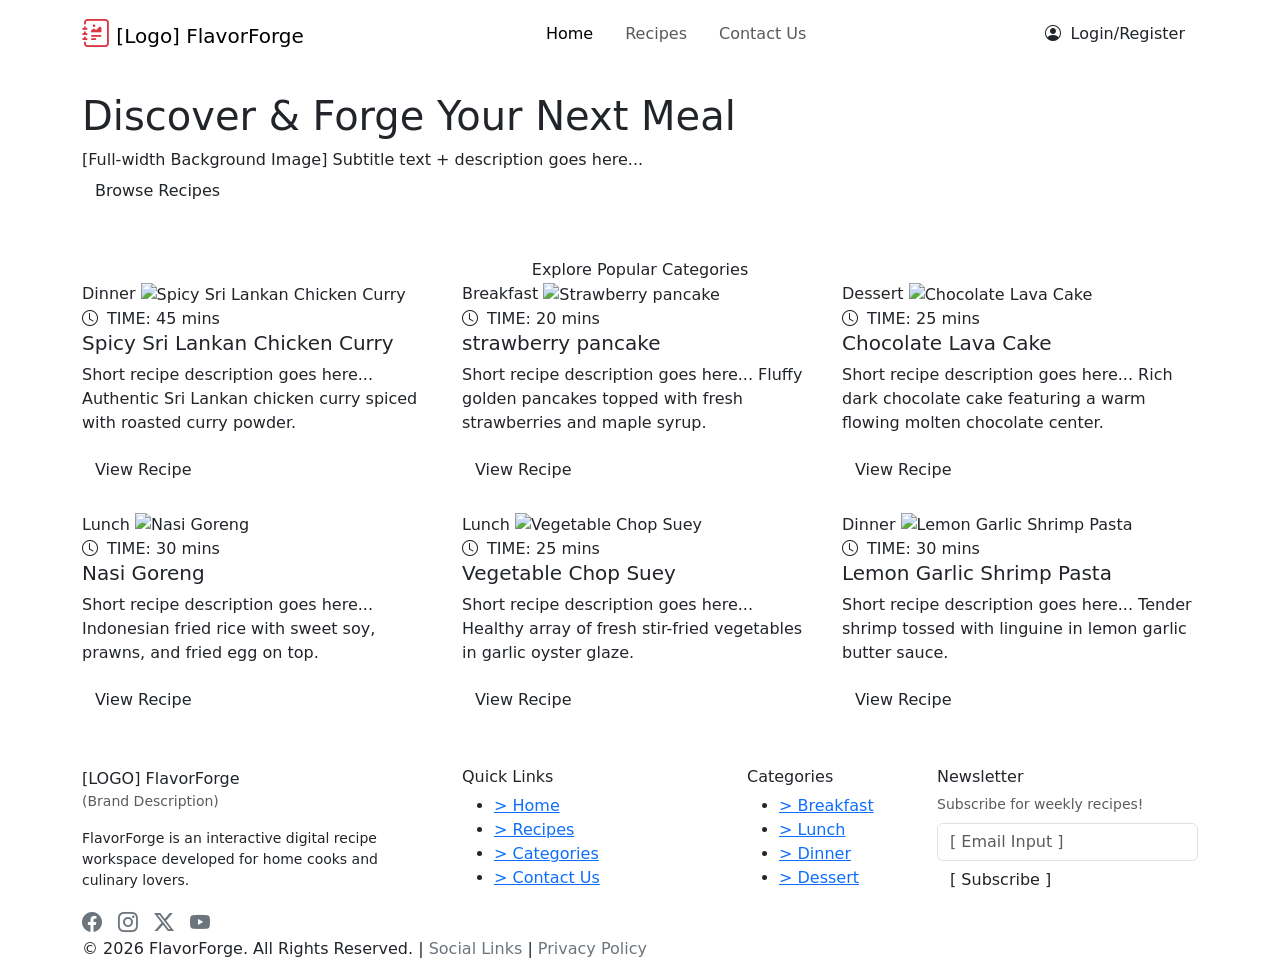
==== index.html @ a1507cd7 "test" ====
<!DOCTYPE html>
<html lang="en">
<head>
    <meta charset="UTF-8">
    <meta name="viewport" content="width=device-width, initial-scale=1.0">
    <title>FlavorForge - A Digital Recipe Book | Home</title>
    <meta name="description" content="FlavorForge is your modern digital recipe book. Discover, filter, and master delicious recipes from around the world.">
    <!-- Bootstrap 5 CSS CDN -->
    <link href="https://cdn.jsdelivr.net/npm/bootstrap@5.3.2/dist/css/bootstrap.min.css" rel="stylesheet">
    <!-- Bootstrap Icons -->
    <link rel="stylesheet" href="https://cdn.jsdelivr.net/npm/bootstrap-icons@1.11.1/font/bootstrap-icons.css">
    <!-- Google Fonts -->
    <link href="https://fonts.googleapis.com/css2?family=Poppins:wght@300;400;500;600;700;800&display=swap" rel="stylesheet">
    <!-- Custom CSS -->
    <link rel="stylesheet" href="css/style.css">
</head>
<body>

    <!-- Header & Navigation Bar -->
    <header>
        <nav class="navbar navbar-expand-lg navbar-custom">
            <div class="container">
                <a class="navbar-brand" href="index.html">
                    <i class="bi bi-journal-richtext text-danger fs-3"></i>
                    [Logo] <span>FlavorForge</span>
                </a>
                <button class="navbar-toggler" type="button" data-bs-toggle="collapse" data-bs-target="#navbarContent" aria-controls="navbarContent" aria-expanded="false" aria-label="Toggle navigation">
                    <span class="navbar-toggler-icon"></span>
                </button>
                
                <div class="collapse navbar-collapse" id="navbarContent">
                    <ul class="navbar-nav mx-auto mb-2 mb-lg-0 gap-3">
                        <li class="nav-item">
                            <a class="nav-link active" href="index.html">Home</a>
                        </li>
                        <li class="nav-item">
                            <a class="nav-link" href="recipes.html">Recipes</a>
                        </li>
                        <li class="nav-item">
                            <a class="nav-link" href="contact.html">Contact Us</a>
                        </li>
                    </ul>
                    <div class="d-flex gap-2">
                        <a href="auth/login.html" class="btn btn-auth">
                            <i class="bi bi-person-circle me-1"></i> Login/Register
                        </a>
                    </div>
                </div>
            </div>
        </nav>
    </header>

    <!-- Main Content Area -->
    <main class="container my-4">

        <!-- Hero Section - Bootstrap Carousel -->
        <section class="hero-section">
            <div id="heroCarousel" class="carousel slide carousel-fade" data-bs-ride="carousel" data-bs-interval="4000">
                <div class="carousel-indicators">
                    <button type="button" data-bs-target="#heroCarousel" data-bs-slide-to="0" class="active" aria-current="true" aria-label="Slide 1"></button>
                    <button type="button" data-bs-target="#heroCarousel" data-bs-slide-to="1" aria-label="Slide 2"></button>
                    <button type="button" data-bs-target="#heroCarousel" data-bs-slide-to="2" aria-label="Slide 3"></button>
                </div>
                <div class="carousel-inner">
                    <!-- Slide 1 -->
                    <div class="carousel-item active hero-carousel-item" style="background-image: url('https://images.unsplash.com/photo-1555396273-367ea4eb4db5?auto=format&fit=crop&w=1200&q=80');">
                        <div class="hero-overlay">
                            <div class="hero-card-content">
                                <h1>Discover & Forge Your Next Meal</h1>
                                <div class="hero-subtitle-box">
                                    [Full-width Background Image] Subtitle text + description goes here...
                                </div>
                                <div>
                                    <a href="recipes.html" class="btn btn-hero-action me-2">Browse Recipes</a>
                                </div>
                            </div>
                        </div>
                    </div>
                    <!-- Slide 2 -->
                    <div class="carousel-item hero-carousel-item" style="background-image: url('https://images.unsplash.com/photo-1498837167922-ddd27525d352?auto=format&fit=crop&w=1200&q=80');">
                        <div class="hero-overlay">
                            <div class="hero-card-content">
                                <h1>Master Culinary Arts At Home</h1>
                                <div class="hero-subtitle-box">
                                    Explore traditional Sri Lankan curries, Asian noodles & European desserts!
                                </div>
                                <div>
                                    <a href="recipes.html" class="btn btn-hero-action me-2">Explore Categories</a>
                                </div>
                            </div>
                        </div>
                    </div>
                    <!-- Slide 3 -->
                    <div class="carousel-item hero-carousel-item" style="background-image: url('https://images.unsplash.com/photo-1504674900247-0877df9cc836?auto=format&fit=crop&w=1200&q=80');">
                        <div class="hero-overlay">
                            <div class="hero-card-content">
                                <h1>Fresh Ingredients & Fast Recipes</h1>
                                <div class="hero-subtitle-box">
                                    Filter by cooking time, difficulty, and dietary choices effortlessly.
                                </div>
                                <div>
                                    <a href="recipes.html" class="btn btn-hero-action me-2">Quick Meals (&lt;15 min)</a>
                                </div>
                            </div>
                        </div>
                    </div>
                </div>
                <button class="carousel-control-prev" type="button" data-bs-target="#heroCarousel" data-bs-slide="prev">
                    <span class="carousel-control-prev-icon" aria-hidden="true"></span>
                    <span class="visually-hidden">Previous</span>
                </button>
                <button class="carousel-control-next" type="button" data-bs-target="#heroCarousel" data-bs-slide="next">
                    <span class="carousel-control-next-icon" aria-hidden="true"></span>
                    <span class="visually-hidden">Next</span>
                </button>
            </div>
        </section>

        <!-- Main Content - Recipe Grid Gallery -->
        <section class="my-5 text-center">
            <div class="section-title-box">
                Explore Popular Categories
            </div>

            <!-- Recipe Grid (3 Columns on Desktop, 2 on Tablet, 1 on Mobile) -->
            <div class="row g-4 text-start">
                
                <!-- Card 1: Spicy Sri Lankan Chicken Curry -->
                <div class="col-lg-4 col-md-6">
                    <div class="recipe-card">
                        <div class="recipe-img-container">
                            <span class="badge-category">Dinner</span>
                            <img src="/pictures/Chicken curry.png" alt="Spicy Sri Lankan Chicken Curry" class="recipe-img">
                        </div>
                        <div class="recipe-card-body">
                            <span class="badge-time"><i class="bi bi-clock me-1"></i> TIME: 45 mins</span>
                            <h5 class="recipe-title">Spicy Sri Lankan Chicken Curry</h5>
                            <p class="recipe-desc">Short recipe description goes here... Authentic Sri Lankan chicken curry spiced with roasted curry powder.</p>
                            <button class="btn btn-view-recipe mt-auto" onclick="openRecipeModal(1)">View Recipe</button>
                        </div>
                    </div>
                </div>

                <!-- Card 2: Strawberry Pancake -->
                <div class="col-lg-4 col-md-6">
                    <div class="recipe-card">
                        <div class="recipe-img-container">
                            <span class="badge-category">Breakfast</span>
                            <img src="/pictures/Strawberry pancake.png" alt="Strawberry pancake" class="recipe-img">
                        </div>
                        <div class="recipe-card-body">
                            <span class="badge-time"><i class="bi bi-clock me-1"></i> TIME: 20 mins</span>
                            <h5 class="recipe-title">strawberry pancake</h5>
                            <p class="recipe-desc">Short recipe description goes here... Fluffy golden pancakes topped with fresh strawberries and maple syrup.</p>
                            <button class="btn btn-view-recipe mt-auto" onclick="openRecipeModal(2)">View Recipe</button>
                        </div>
                    </div>
                </div>

                <!-- Card 3: Chocolate Lava Cake -->
                <div class="col-lg-4 col-md-6">
                    <div class="recipe-card">
                        <div class="recipe-img-container">
                            <span class="badge-category">Dessert</span>
                            <img src="/pictures/Chocolate lava cake .png" alt="Chocolate Lava Cake" class="recipe-img">
                        </div>
                        <div class="recipe-card-body">
                            <span class="badge-time"><i class="bi bi-clock me-1"></i> TIME: 25 mins</span>
                            <h5 class="recipe-title">Chocolate Lava Cake</h5>
                            <p class="recipe-desc">Short recipe description goes here... Rich dark chocolate cake featuring a warm flowing molten chocolate center.</p>
                            <button class="btn btn-view-recipe mt-auto" onclick="openRecipeModal(3)">View Recipe</button>
                        </div>
                    </div>
                </div>

                <!-- Card 4: Nasi Goreng -->
                <div class="col-lg-4 col-md-6">
                    <div class="recipe-card">
                        <div class="recipe-img-container">
                            <span class="badge-category">Lunch</span>
                            <img src="/pictures/Nasi goreng.png" alt="Nasi Goreng" class="recipe-img">
                        </div>
                        <div class="recipe-card-body">
                            <span class="badge-time"><i class="bi bi-clock me-1"></i> TIME: 30 mins</span>
                            <h5 class="recipe-title">Nasi Goreng</h5>
                            <p class="recipe-desc">Short recipe description goes here... Indonesian fried rice with sweet soy, prawns, and fried egg on top.</p>
                            <button class="btn btn-view-recipe mt-auto" onclick="openRecipeModal(4)">View Recipe</button>
                        </div>
                    </div>
                </div>

                <!-- Card 5: Vegetable Chop Suey -->
                <div class="col-lg-4 col-md-6">
                    <div class="recipe-card">
                        <div class="recipe-img-container">
                            <span class="badge-category">Lunch</span>
                            <img src="/pictures/Vegetable Chop Suey.png" alt="Vegetable Chop Suey" class="recipe-img">
                        </div>
                        <div class="recipe-card-body">
                            <span class="badge-time"><i class="bi bi-clock me-1"></i> TIME: 25 mins</span>
                            <h5 class="recipe-title">Vegetable Chop Suey</h5>
                            <p class="recipe-desc">Short recipe description goes here... Healthy array of fresh stir-fried vegetables in garlic oyster glaze.</p>
                            <button class="btn btn-view-recipe mt-auto" onclick="openRecipeModal(5)">View Recipe</button>
                        </div>
                    </div>
                </div>

                <!-- Card 6: Lemon Garlic Shrimp Pasta -->
                <div class="col-lg-4 col-md-6">
                    <div class="recipe-card">
                        <div class="recipe-img-container">
                            <span class="badge-category">Dinner</span>
                            <img src="/pictures/Lemon Garlic Shrimp Pasta.png" alt="Lemon Garlic Shrimp Pasta" class="recipe-img">
                        </div>
                        <div class="recipe-card-body">
                            <span class="badge-time"><i class="bi bi-clock me-1"></i> TIME: 30 mins</span>
                            <h5 class="recipe-title">Lemon Garlic Shrimp Pasta</h5>
                            <p class="recipe-desc">Short recipe description goes here... Tender shrimp tossed with linguine in lemon garlic butter sauce.</p>
                            <button class="btn btn-view-recipe mt-auto" onclick="openRecipeModal(6)">View Recipe</button>
                        </div>
                    </div>
                </div>

            </div>
        </section>

    </main>

    <!-- Footer Component -->
    <footer class="footer-custom">
        <div class="container">
            <div class="row g-4">
                <!-- Col 1: Brand Info -->
                <div class="col-lg-4 col-md-6">
                    <div class="footer-brand">[LOGO] FlavorForge</div>
                    <p class="text-muted small mb-3">(Brand Description)</p>
                    <p class="small">FlavorForge is an interactive digital recipe workspace developed for home cooks and culinary lovers.</p>
                    <div class="d-flex gap-3 fs-5 mt-3 text-secondary">
                        <a href="#" class="text-secondary"><i class="bi bi-facebook"></i></a>
                        <a href="#" class="text-secondary"><i class="bi bi-instagram"></i></a>
                        <a href="#" class="text-secondary"><i class="bi bi-twitter-x"></i></a>
                        <a href="#" class="text-secondary"><i class="bi bi-youtube"></i></a>
                    </div>
                </div>

                <!-- Col 2: Quick Links -->
                <div class="col-lg-3 col-md-6">
                    <h6 class="footer-title">Quick Links</h6>
                    <ul class="footer-links">
                        <li><a href="index.html">&gt; Home</a></li>
                        <li><a href="recipes.html">&gt; Recipes</a></li>
                        <li><a href="recipes.html">&gt; Categories</a></li>
                        <li><a href="contact.html">&gt; Contact Us</a></li>
                    </ul>
                </div>

                <!-- Col 3: Categories -->
                <div class="col-lg-2 col-md-6">
                    <h6 class="footer-title">Categories</h6>
                    <ul class="footer-links">
                        <li><a href="recipes.html">&gt; Breakfast</a></li>
                        <li><a href="recipes.html">&gt; Lunch</a></li>
                        <li><a href="recipes.html">&gt; Dinner</a></li>
                        <li><a href="recipes.html">&gt; Dessert</a></li>
                    </ul>
                </div>

                <!-- Col 4: Newsletter -->
                <div class="col-lg-3 col-md-6">
                    <h6 class="footer-title">Newsletter</h6>
                    <p class="small text-muted mb-2">Subscribe for weekly recipes!</p>
                    <form id="newsletter-form">
                        <input type="email" id="newsletter-email" class="form-control newsletter-input" placeholder="[ Email Input ]" required>
                        <button type="submit" id="newsletter-submit" class="btn btn-subscribe">[ Subscribe ]</button>
                    </form>
                </div>
            </div>

            <!-- Footer Bottom -->
            <div class="footer-bottom">
                &copy; 2026 FlavorForge. All Rights Reserved. | <a href="#" class="text-secondary text-decoration-none">Social Links</a> | <a href="#" class="text-secondary text-decoration-none">Privacy Policy</a>
            </div>
        </div>
    </footer>

    <!-- Recipe Detail Interactive Modal -->
    <div class="modal fade" id="recipeModal" tabindex="-1" aria-labelledby="recipeModalLabel" aria-hidden="true">
        <div class="modal-dialog modal-dialog-centered modal-lg">
            <div class="modal-content">
                <div class="modal-header modal-header-custom">
                    <h5 class="modal-title modal-recipe-title" id="recipeModalLabel">Recipe Details</h5>
                    <button type="button" class="btn-close" data-bs-dismiss="modal" aria-label="Close"></button>
                </div>
                <div class="modal-body p-4">
                    <div class="row g-4">
                        <div class="col-md-5">
                            <img id="modalRecipeImage" src="" alt="Recipe" class="img-fluid rounded-3 shadow-sm mb-3 w-100 style-img">
                            <div class="p-3 bg-light rounded-3 border">
                                <div class="mb-2"><strong>Category:</strong> <span id="modalRecipeCategory" class="badge bg-secondary"></span></div>
                                <div class="mb-2"><strong>Prep & Cook Time:</strong> <span id="modalRecipeTime" class="text-danger fw-bold"></span></div>
                                <div><strong>Difficulty:</strong> <span id="modalRecipeDifficulty" class="badge bg-info text-dark"></span></div>
                            </div>
                        </div>
                        <div class="col-md-7">
                            <h6 class="fw-bold border-bottom pb-2 text-danger"><i class="bi bi-basket me-2"></i>Ingredients</h6>
                            <ul id="modalRecipeIngredients" class="list-unstyled mb-4">
                                <!-- Dynamic List -->
                            </ul>
                            
                            <h6 class="fw-bold border-bottom pb-2 text-danger"><i class="bi bi-list-ol me-2"></i>Cooking Instructions</h6>
                            <div id="modalRecipeInstructions">
                                <!-- Dynamic Steps -->
                            </div>
                        </div>
                    </div>
                </div>
                <div class="modal-footer">
                    <button type="button" class="btn btn-secondary" data-bs-dismiss="modal">Close</button>
                    <a href="contact.html" class="btn btn-danger">Ask Chef Questions</a>
                </div>
            </div>
        </div>
    </div>

    <!-- Bootstrap 5 JS Bundle -->
    <script src="https://cdn.jsdelivr.net/npm/bootstrap@5.3.2/dist/js/bootstrap.bundle.min.js"></script>
    <!-- Custom JS -->
    <script src="js/main.js"></script>
</body>
</html>
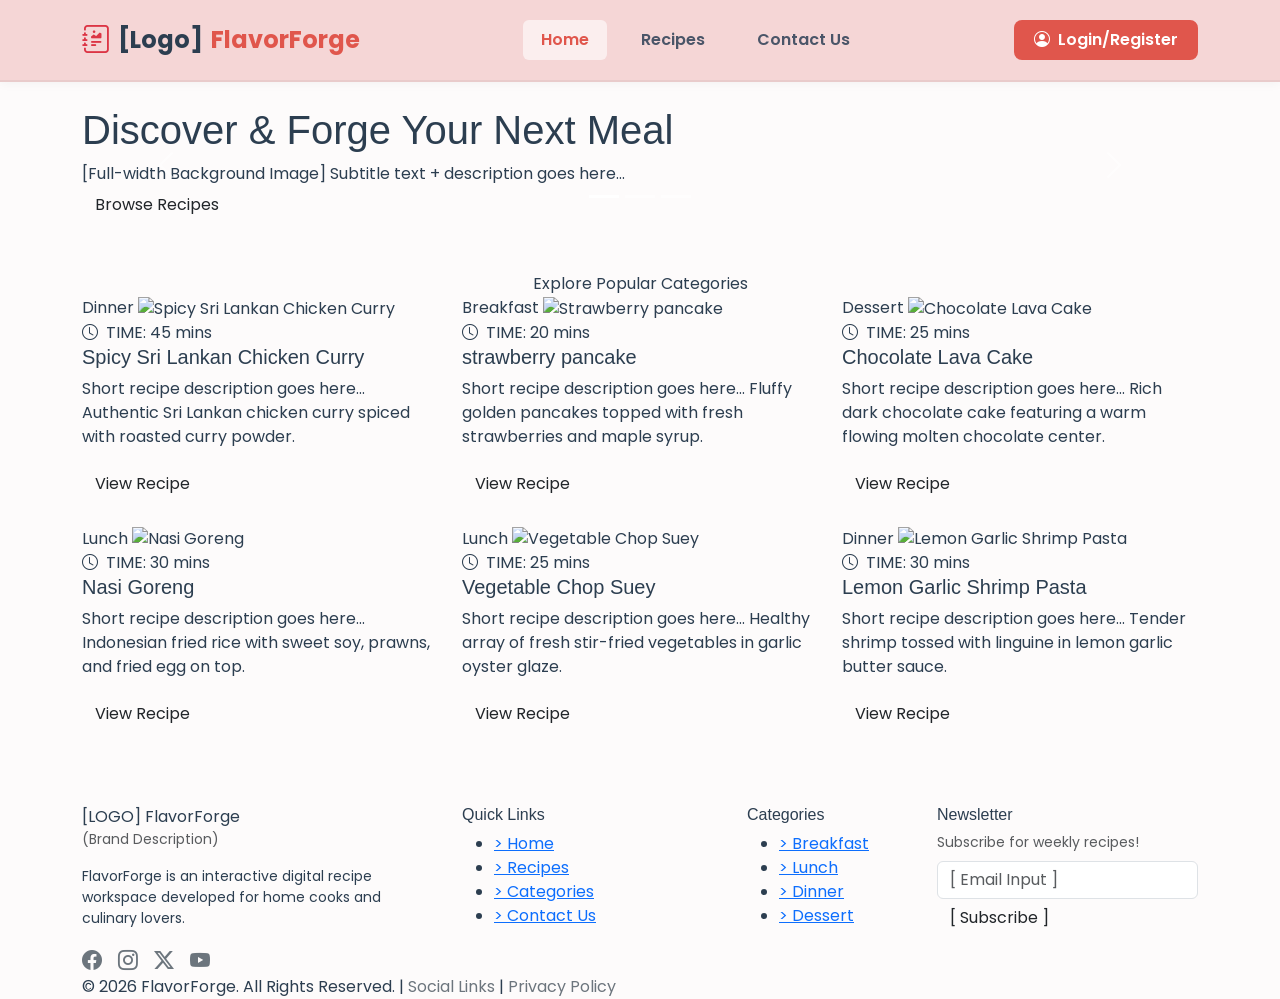
==== commit e56ca14d: "hjkhkhkh" ====
--- a/index.html
+++ b/index.html
@@ -14,7 +14,7 @@
     <!-- Custom CSS -->
     <link rel="stylesheet" href="css/style.css">
 </head>
-<body>
+<body> 
 
     <!-- Header & Navigation Bar -->
     <header>
@@ -322,9 +322,8 @@
         </div>
     </div>
 
-    <!-- Bootstrap 5 JS Bundle -->
     <script src="https://cdn.jsdelivr.net/npm/bootstrap@5.3.2/dist/js/bootstrap.bundle.min.js"></script>
     <!-- Custom JS -->
-    <script src="js/main.js"></script>
+    <script src="js/main.js"></script> 
 </body>
 </html>
--- a/css/style.css
+++ b/css/style.css
@@ -0,0 +1,83 @@
+
+:root {
+    --primary-color: #e0564c;
+    --primary-hover: #c0392b;
+    --secondary-color: #2c3e50;
+    --accent-color: #f39c12;
+    --nav-bg: #f5d6d6;
+    --footer-bg: #1b1c31;
+    --card-bg: #ffffff;
+    --bg-light: #f8f9fa;
+    --text-dark: #2c3e50;
+    --text-muted: #6c757d;
+    --border-radius: 12px;
+    --shadow-sm: 0 4px 12px rgba(0, 0, 0, 0.05);
+    --shadow-md: 0 8px 24px rgba(0, 0, 0, 0.1);
+    --transition-fast: all 0.25s ease-in-out;
+}
+
+body {
+    font-family: 'Poppins', 'Segoe UI', Tahoma, Geneva, Verdana, sans-serif;
+    background-color: #fdfbfb;
+    color: var(--text-dark);
+    display: flex;
+    flex-direction: column;
+    min-height: 100vh;
+}
+
+main {
+    flex: 1;
+}
+
+/* --------------------------------------------------------------------------
+   Top Header & Navigation Bar
+   -------------------------------------------------------------------------- */
+.navbar-custom {
+    background-color: var(--nav-bg) !important;
+    padding: 14px 0;
+    border-bottom: 2px solid rgba(0, 0, 0, 0.05);
+    box-shadow: 0 2px 10px rgba(0, 0, 0, 0.04);
+}
+
+.navbar-brand {
+    font-weight: 700;
+    font-size: 1.5rem;
+    color: #2c3e50 !important;
+    display: flex;
+    align-items: center;
+    gap: 8px;
+}
+
+.navbar-brand span {
+    color: var(--primary-color);
+}
+
+.nav-link {
+    font-weight: 600;
+    color: #4a5568 !important;
+    padding: 8px 18px !important;
+    border-radius: 6px;
+    transition: var(--transition-fast);
+}
+
+.nav-link:hover, 
+.nav-link.active {
+    color: var(--primary-color) !important;
+    background-color: rgba(255, 255, 255, 0.6);
+}
+
+.btn-auth {
+    background-color: var(--primary-color);
+    color: #ffffff !important;
+    font-weight: 600;
+    padding: 8px 20px;
+    border-radius: 8px;
+    border: none;
+    transition: var(--transition-fast);
+}
+
+.btn-auth:hover {
+    background-color: var(--primary-hover);
+    transform: translateY(-2px);
+    box-shadow: 0 4px 12px rgba(224, 86, 76, 0.3);
+}
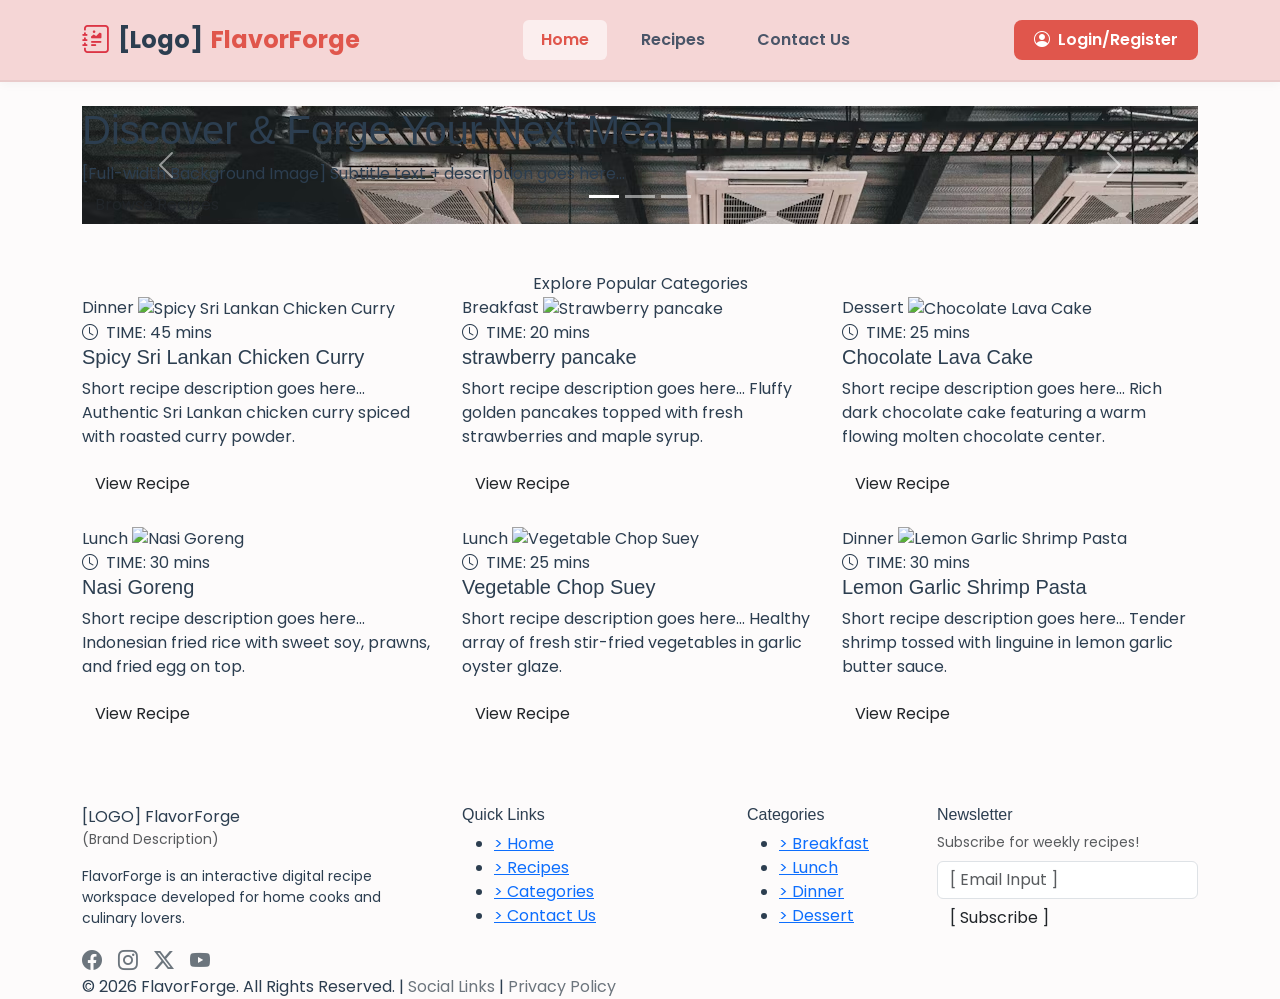
==== commit fd0c278b: "create files" ====
--- a/index.html
+++ b/index.html
@@ -63,7 +63,7 @@
                 </div>
                 <div class="carousel-inner">
                     <!-- Slide 1 -->
-                    <div class="carousel-item active hero-carousel-item" style="background-image: url('https://images.unsplash.com/photo-1555396273-367ea4eb4db5?auto=format&fit=crop&w=1200&q=80');">
+                    <div class="carousel-item active hero-carousel-item" style="background-image: url('/pictures/photo-1555396273-367ea4eb4db5.avif');">
                         <div class="hero-overlay">
                             <div class="hero-card-content">
                                 <h1>Discover & Forge Your Next Meal</h1>
@@ -77,7 +77,7 @@
                         </div>
                     </div>
                     <!-- Slide 2 -->
-                    <div class="carousel-item hero-carousel-item" style="background-image: url('https://images.unsplash.com/photo-1498837167922-ddd27525d352?auto=format&fit=crop&w=1200&q=80');">
+                    <div class="carousel-item hero-carousel-item" style="background-image: url('/pictures/photo-1498837167922-ddd27525d352.avif');">
                         <div class="hero-overlay">
                             <div class="hero-card-content">
                                 <h1>Master Culinary Arts At Home</h1>
@@ -91,7 +91,7 @@
                         </div>
                     </div>
                     <!-- Slide 3 -->
-                    <div class="carousel-item hero-carousel-item" style="background-image: url('https://images.unsplash.com/photo-1504674900247-0877df9cc836?auto=format&fit=crop&w=1200&q=80');">
+                    <div class="carousel-item hero-carousel-item" style="background-image: url('/pictures/photo-1504674900247-0877df9cc836.avif');">
                         <div class="hero-overlay">
                             <div class="hero-card-content">
                                 <h1>Fresh Ingredients & Fast Recipes</h1>
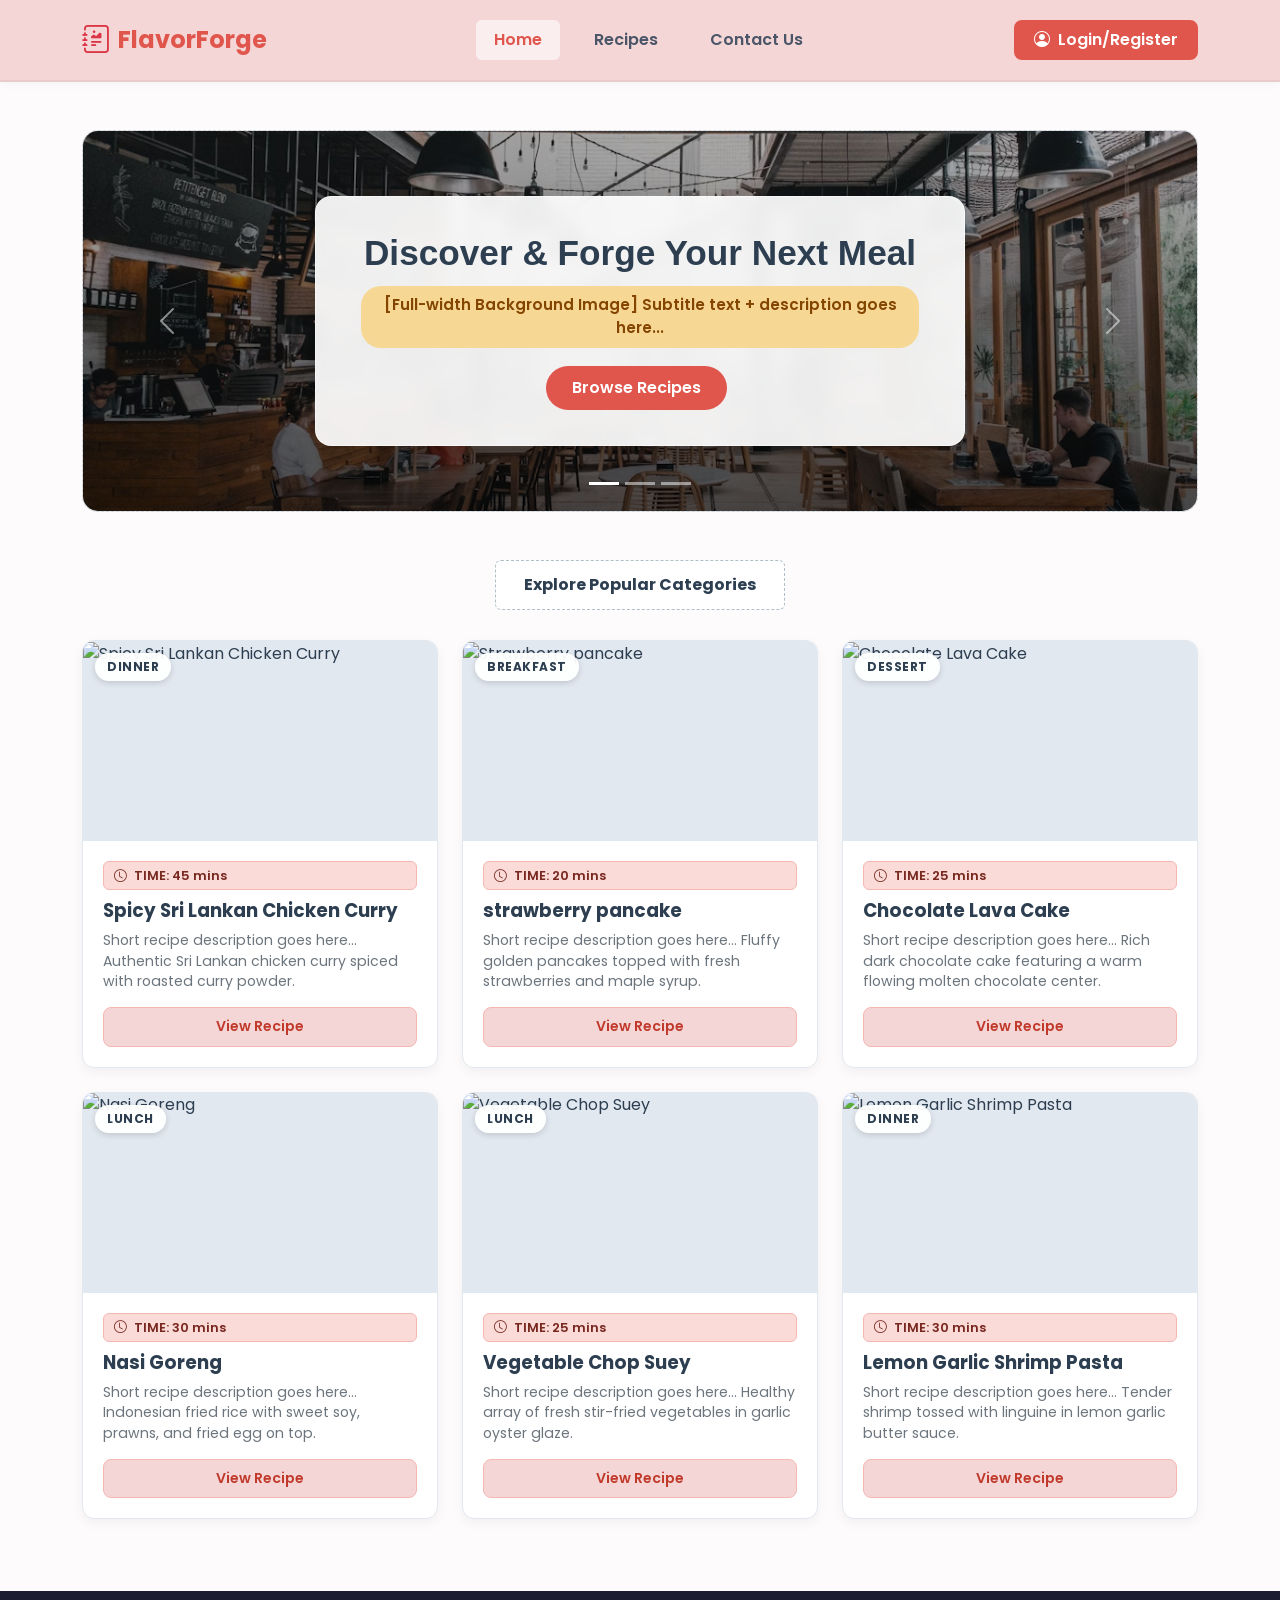
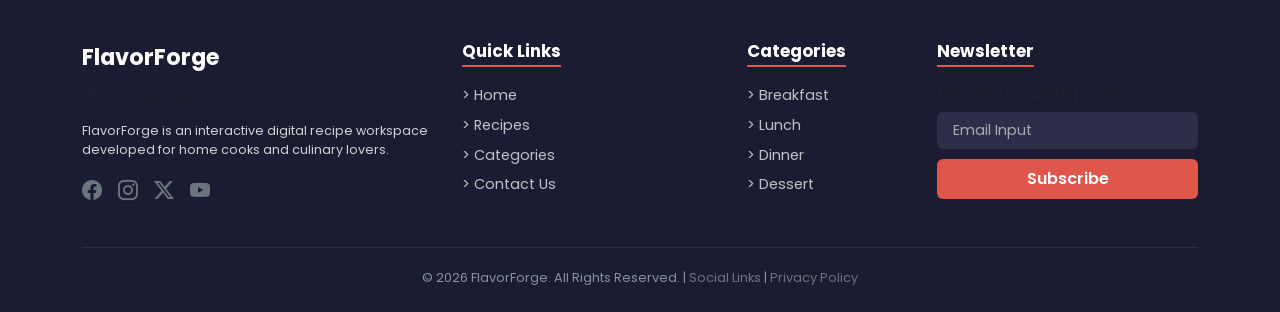
==== commit 00cf4a77: "updated" ====
--- a/index.html
+++ b/index.html
@@ -22,7 +22,7 @@
             <div class="container">
                 <a class="navbar-brand" href="index.html">
                     <i class="bi bi-journal-richtext text-danger fs-3"></i>
-                    [Logo] <span>FlavorForge</span>
+                     <span>FlavorForge</span>
                 </a>
                 <button class="navbar-toggler" type="button" data-bs-toggle="collapse" data-bs-target="#navbarContent" aria-controls="navbarContent" aria-expanded="false" aria-label="Toggle navigation">
                     <span class="navbar-toggler-icon"></span>
@@ -41,7 +41,7 @@
                         </li>
                     </ul>
                     <div class="d-flex gap-2">
-                        <a href="auth/login.html" class="btn btn-auth">
+                        <a href="login.html" class="btn btn-auth">
                             <i class="bi bi-person-circle me-1"></i> Login/Register
                         </a>
                     </div>
@@ -232,7 +232,7 @@
             <div class="row g-4">
                 <!-- Col 1: Brand Info -->
                 <div class="col-lg-4 col-md-6">
-                    <div class="footer-brand">[LOGO] FlavorForge</div>
+                    <div class="footer-brand"> FlavorForge</div>
                     <p class="text-muted small mb-3">(Brand Description)</p>
                     <p class="small">FlavorForge is an interactive digital recipe workspace developed for home cooks and culinary lovers.</p>
                     <div class="d-flex gap-3 fs-5 mt-3 text-secondary">
@@ -270,8 +270,8 @@
                     <h6 class="footer-title">Newsletter</h6>
                     <p class="small text-muted mb-2">Subscribe for weekly recipes!</p>
                     <form id="newsletter-form">
-                        <input type="email" id="newsletter-email" class="form-control newsletter-input" placeholder="[ Email Input ]" required>
-                        <button type="submit" id="newsletter-submit" class="btn btn-subscribe">[ Subscribe ]</button>
+                        <input type="email" id="newsletter-email" class="form-control newsletter-input" placeholder=" Email Input " required>
+                        <button type="submit" id="newsletter-submit" class="btn btn-subscribe"> Subscribe </button>
                     </form>
                 </div>
             </div>
--- a/css/style.css
+++ b/css/style.css
@@ -29,9 +29,7 @@
     flex: 1;
 }
 
-/* --------------------------------------------------------------------------
-   Top Header & Navigation Bar
-   -------------------------------------------------------------------------- */
+/* Top Header & Navigation Bar */
 .navbar-custom {
     background-color: var(--nav-bg) !important;
     padding: 14px 0;
@@ -80,4 +78,536 @@
     background-color: var(--primary-hover);
     transform: translateY(-2px);
     box-shadow: 0 4px 12px rgba(224, 86, 76, 0.3);
-}+}
+/* Hero Section & Carousel */
+
+.hero-section {
+    background-color: #e9ecef;
+    border-radius: 16px;
+    overflow: hidden;
+    margin-top: 24px;
+    margin-bottom: 40px;
+    border: 1px dashed #ced4da;
+}
+
+.hero-carousel-item {
+    height: 380px;
+    background-size: cover;
+    background-position: center;
+    position: relative;
+}
+
+.hero-overlay {
+    position: absolute;
+    inset: 0;
+    background: linear-gradient(180deg, rgba(0, 0, 0, 0.3) 0%, rgba(0, 0, 0, 0.7) 100%);
+    display: flex;
+    align-items: center;
+    justify-content: center;
+    text-align: center;
+    color: #ffffff;
+    padding: 30px;
+}
+
+.hero-card-content {
+    background: rgba(255, 255, 255, 0.92);
+    backdrop-filter: blur(8px);
+    padding: 35px 45px;
+    border-radius: 16px;
+    max-width: 650px;
+    color: var(--text-dark); 
+    box-shadow: 0 10px 30px rgba(0, 0, 0, 0.2);
+    border: 1px solid rgba(255, 255, 255, 0.5);
+}
+
+.hero-card-content h1 {
+    font-weight: 800;
+    font-size: 2.2rem;
+    margin-bottom: 12px;
+}
+
+.hero-subtitle-box {
+    background-color: #f7d794;
+    color: #844500;
+    padding: 8px 16px;
+    border-radius: 20px;
+    font-size: 0.95rem;
+    font-weight: 600;
+    display: inline-block;
+    margin-bottom: 18px;
+}
+
+.btn-hero-action {
+    background-color: var(--primary-color);
+    color: #fff;
+    font-weight: 600;
+    padding: 10px 26px;
+    border-radius: 25px;
+    border: none;
+    transition: var(--transition-fast);
+}
+
+.btn-hero-action:hover {
+    background-color: var(--primary-hover);
+    color: #fff;
+    transform: scale(1.05);
+}
+
+/*Section Headers*/
+
+.section-title-box {
+    border: 1.5px dashed #b0bec5;
+    padding: 12px 28px;
+    display: inline-block;
+    border-radius: 6px;
+    background-color: #ffffff; 
+    font-weight: 700;
+    color: var(--text-dark);
+    margin-bottom: 30px;  
+}
+
+/*Recipe Cards & Grid */
+
+.recipe-card {
+    border: 1px solid #e2e8f0;
+    border-radius: var(--border-radius);
+    background-color: #ffffff;
+    overflow: hidden;
+    transition: var(--transition-fast);
+    box-shadow: var(--shadow-sm);
+    height: 100%;
+    display: flex;
+    flex-direction: column;
+}
+
+.recipe-card:hover {
+    transform: translateY(-5px);
+    box-shadow: var(--shadow-md);
+}
+
+.recipe-img-container {
+    position: relative;
+    height: 200px;
+    background-color: #e2e8f0;
+    overflow: hidden;
+}
+
+.recipe-img {
+    width: 100%;
+    height: 100%;
+    object-fit: cover;
+    transition: transform 0.4s ease;
+}
+
+.recipe-card:hover .recipe-img {
+    transform: scale(1.08);
+}
+
+.badge-category {
+    position: absolute;
+    top: 12px;
+    left: 12px;
+    background: rgba(255, 255, 255, 0.95);
+    color: var(--secondary-color);
+    font-size: 0.75rem;
+    font-weight: 700;
+    padding: 5px 12px;
+    border-radius: 20px;
+    text-transform: uppercase;
+    letter-spacing: 0.5px;
+    box-shadow: 0 2px 6px rgba(0,0,0,0.15);
+}
+
+.badge-time {
+    background-color: #fadbd8;
+    color: #78281f;
+    border: 1px solid #f5b7b1;
+    font-size: 0.8rem;
+    font-weight: 600;
+    padding: 4px 10px;
+    border-radius: 6px;
+    display: inline-block;
+    margin-bottom: 10px;
+}
+
+.recipe-card-body {
+    padding: 20px;
+    display: flex;
+    flex-direction: column;
+    flex-grow: 1;
+}
+
+.recipe-title {
+    font-size: 1.15rem;
+    font-weight: 700;
+    margin-bottom: 8px;
+    color: var(--text-dark);
+}
+
+.recipe-desc {
+    font-size: 0.88rem;
+    color: var(--text-muted);
+    margin-bottom: 16px;
+    line-height: 1.45;
+    flex-grow: 1;
+}
+
+.btn-view-recipe {
+    background-color: var(--nav-bg);
+    color: var(--primary-hover);
+    border: 1px solid #f5b7b1;
+    font-weight: 600;
+    font-size: 0.88rem;
+    border-radius: 8px;
+    padding: 8px 16px;
+    width: 100%;
+    transition: var(--transition-fast);
+} 
+
+.btn-view-recipe:hover {
+    background-color: var(--primary-color);
+    color: #ffffff;
+}
+/*Recipe Dashboard Sidebar Filters */
+
+.filter-sidebar {
+    background-color: #f7f9fa;
+    border: 1px solid #e3e8ec;
+    border-radius: var(--border-radius);
+    padding: 22px;
+    box-shadow: var(--shadow-sm);
+}
+.filter-header-badge {
+    background-color: #e2e8f0;
+    color: #4a5568;
+    font-weight: 700;
+    text-align: center;
+    padding: 8px;
+    border-radius: 6px;
+    font-size: 0.9rem;
+    margin-bottom: 16px;
+    border: 1px solid #cbd5e0;
+}
+
+.search-input-custom {
+    border-radius: 8px;
+    border: 1px solid #cbd5e0;
+    padding: 10px 14px;
+    font-size: 0.9rem;
+}
+
+.search-input-custom:focus {
+    border-color: var(--primary-color);
+    box-shadow: 0 0 0 3px rgba(224, 86, 76, 0.15);
+}
+
+.quick-filter-btn {
+    border: 1px solid var(--primary-color);
+    background-color: #fff;
+    color: var(--primary-color);
+    font-size: 0.78rem;
+    font-weight: 700;
+    padding: 4px 8px;
+    border-radius: 6px;
+    transition: var(--transition-fast);
+    margin-right: 4px;
+    margin-bottom: 6px;
+}
+
+.quick-filter-btn:hover, 
+.quick-filter-btn.active {
+    background-color: var(--primary-color);
+    color: #ffffff;
+}
+
+.tag-pill {
+    display: inline-block;
+    font-size: 0.78rem;
+    color: var(--primary-color);
+    font-weight: 600;
+    margin-right: 6px;
+    margin-bottom: 6px;
+    cursor: pointer;
+    transition: var(--transition-fast);
+}
+
+.tag-pill:hover {
+    text-decoration: underline;
+    color: var(--primary-hover);
+}
+
+.btn-reset-filters {
+    background-color: #d4ac0d;
+    color: #424949;
+    font-weight: 700;
+    border: none;
+    border-radius: 8px;
+    padding: 10px;
+    width: 100%;
+    transition: var(--transition-fast);
+}
+
+.btn-reset-filters:hover {
+    background-color: #b7950b;
+    color: #ffffff;
+}
+/* Contact Page Styling */
+
+.contact-info-card {
+    background-color: #eef2f5;
+    border-radius: var(--border-radius);
+    padding: 30px;
+    height: 100%;
+    border: 1px solid #d5dbdb;
+}
+
+.contact-icon-circle {
+    width: 50px;
+    height: 50px;
+    background-color: #aed6f1;
+    border-radius: 50%;
+    display: flex;
+    align-items: center;
+    justify-content: center;
+    font-size: 1.3rem;
+    color: #1b4f72;
+    flex-shrink: 0;
+}
+
+.contact-form-card {
+    background-color: #eef2f5;
+    border-radius: var(--border-radius);
+    padding: 0;
+    border: 1px solid #d5dbdb;
+    overflow: hidden;
+}
+
+.contact-form-header {
+    background-color: #1b1c31;
+    color: #ffffff;
+    text-align: center;
+    padding: 18px;
+    font-weight: 700;
+    font-size: 1.3rem;
+}
+
+.contact-form-body {
+    padding: 30px;
+}
+
+.urgent-notice-box {
+    border: 1px solid #ec7063;
+    background-color: #fadbd8;
+    color: #78281f;
+    border-radius: 8px;
+    padding: 16px;
+    font-size: 0.85rem;
+    text-align: center;
+    margin-top: 25px;
+}
+
+/* Dynamic error message container required by course guide */
+#error-message {
+    display: none;
+    background-color: #f8d7da;
+    color: #721c24;
+    border: 1px solid #f5c6cb;
+    border-radius: 8px;
+    padding: 12px 16px;
+    margin-bottom: 20px;
+    font-size: 0.9rem;
+    font-weight: 600;
+}
+
+/*Contact Page Styling*/
+.contact-info-card {
+    background-color: #eef2f5;
+    border-radius: var(--border-radius);
+    padding: 30px;
+    height: 100%;
+    border: 1px solid #d5dbdb;
+}
+
+.contact-icon-circle {
+    width: 50px;
+    height: 50px;
+    background-color: #aed6f1;
+    border-radius: 50%;
+    display: flex;
+    align-items: center;
+    justify-content: center;
+    font-size: 1.3rem;
+    color: #1b4f72;
+    flex-shrink: 0;
+}
+
+.contact-form-card {
+    background-color: #eef2f5;
+    border-radius: var(--border-radius);
+    padding: 0;
+    border: 1px solid #d5dbdb;
+    overflow: hidden;
+}
+
+.contact-form-header {
+    background-color: #1b1c31;
+    color: #ffffff;
+    text-align: center;
+    padding: 18px;
+    font-weight: 700;
+    font-size: 1.3rem;
+}
+
+.contact-form-body {
+    padding: 30px;
+}
+
+.urgent-notice-box {
+    border: 1px solid #ec7063;
+    background-color: #fadbd8;
+    color: #78281f;
+    border-radius: 8px;
+    padding: 16px;
+    font-size: 0.85rem;
+    text-align: center;
+    margin-top: 25px;
+}
+
+/* Dynamic error message container required by course guide */
+#error-message {
+    display: none;
+    background-color: #f8d7da;
+    color: #721c24;
+    border: 1px solid #f5c6cb;
+    border-radius: 8px;
+    padding: 12px 16px;
+    margin-bottom: 20px;
+    font-size: 0.9rem;
+    font-weight: 600;
+}
+
+ /*Footer Component  */
+
+.footer-custom {
+    background-color: var(--footer-bg);
+    color: #d0d3d4;
+    padding-top: 50px;
+    padding-bottom: 25px;
+    margin-top: auto;
+    font-size: 0.9rem;
+}
+
+.footer-brand {
+    font-size: 1.4rem;
+    font-weight: 700;
+    color: #ffffff;
+    margin-bottom: 12px;
+}
+
+.footer-title {
+    font-size: 1.05rem;
+    font-weight: 700;
+    color: #ffffff;
+    margin-bottom: 18px;
+    border-bottom: 2px solid var(--primary-color);
+    display: inline-block;
+    padding-bottom: 4px;
+}
+
+.footer-links {
+    list-style: none;
+    padding-left: 0;
+}
+
+.footer-links li {
+    margin-bottom: 8px;
+}
+
+.footer-links a {
+    color: #bdc3c7;
+    text-decoration: none;
+    transition: var(--transition-fast);
+}
+
+.footer-links a:hover {
+    color: var(--primary-color);
+    padding-left: 4px;
+}
+
+.newsletter-input {
+    border-radius: 6px;
+    border: none;
+    padding: 8px 12px;
+    font-size: 0.88rem;
+    margin-bottom: 10px;
+    background-color: #2c2e4a;
+    color: #ffffff;
+}
+
+.newsletter-input::placeholder {
+    color: #a6acaf;
+}
+
+.btn-subscribe {
+    background-color: var(--primary-color);
+    color: #ffffff;
+    font-weight: 600;
+    border: none;
+    border-radius: 6px;
+    padding: 8px 16px;
+    width: 100%;
+    transition: var(--transition-fast);
+}
+
+.btn-subscribe:hover {
+    background-color: var(--primary-hover);
+}
+
+.footer-bottom {
+    border-top: 1px solid rgba(255, 255, 255, 0.08);
+    padding-top: 20px;
+    margin-top: 35px;
+    text-align: center;
+    font-size: 0.8rem;
+    color: #85929e;
+}
+
+/* Recipe Detail Modal Styling */
+
+.modal-header-custom {
+    background-color: var(--nav-bg);
+    border-bottom: 1px solid #f5b7b1;
+}
+
+.modal-recipe-title {
+    font-weight: 700;
+    color: var(--secondary-color);
+}
+
+.ingredient-item {
+    padding: 6px 0;
+    border-bottom: 1px dashed #e2e8f0;
+    font-size: 0.92rem;
+}
+
+.instruction-step {
+    margin-bottom: 14px;
+    font-size: 0.92rem;
+    line-height: 1.5;
+}
+
+.step-number {
+    background-color: var(--primary-color);
+    color: #fff;
+    font-weight: 700;
+    width: 24px;
+    height: 24px;
+    border-radius: 50%;
+    display: inline-flex;
+    align-items: center;
+    justify-content: center;
+    font-size: 0.75rem;
+    margin-right: 8px;
+}
+
+ 
